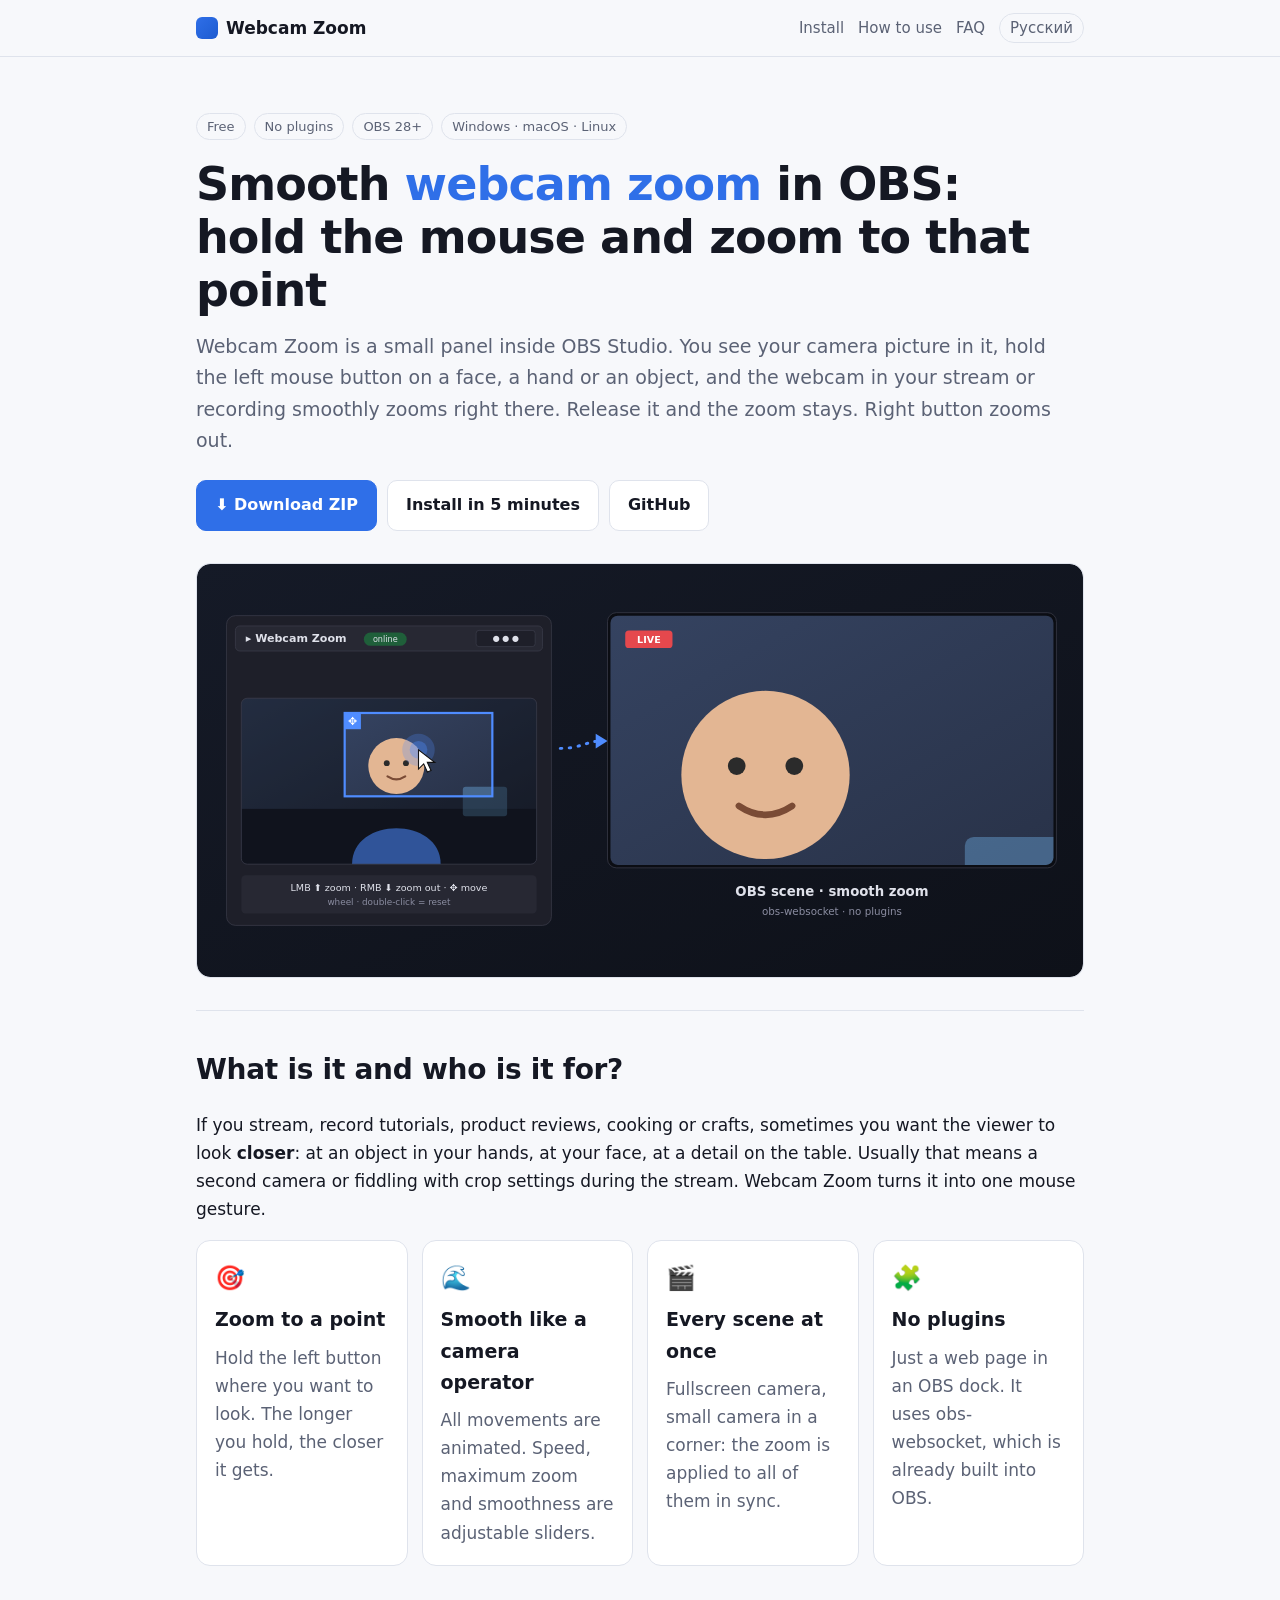
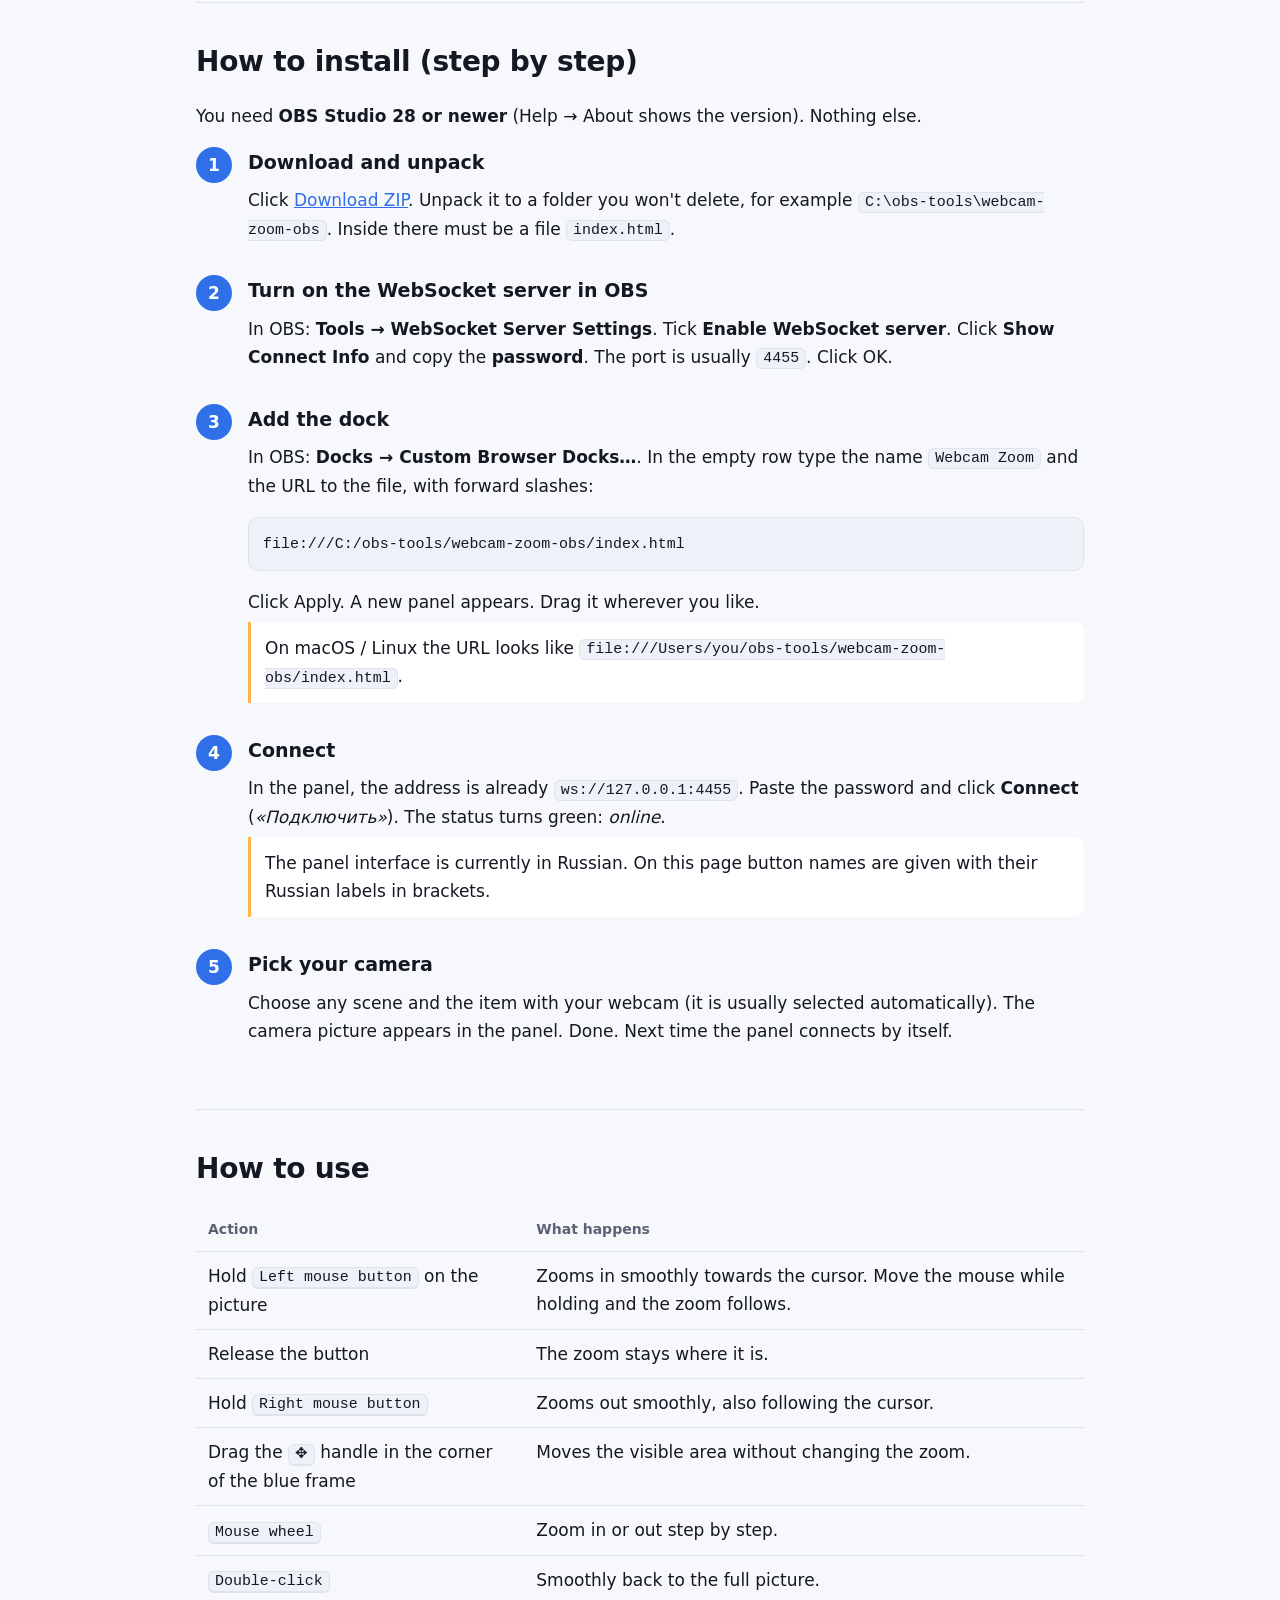
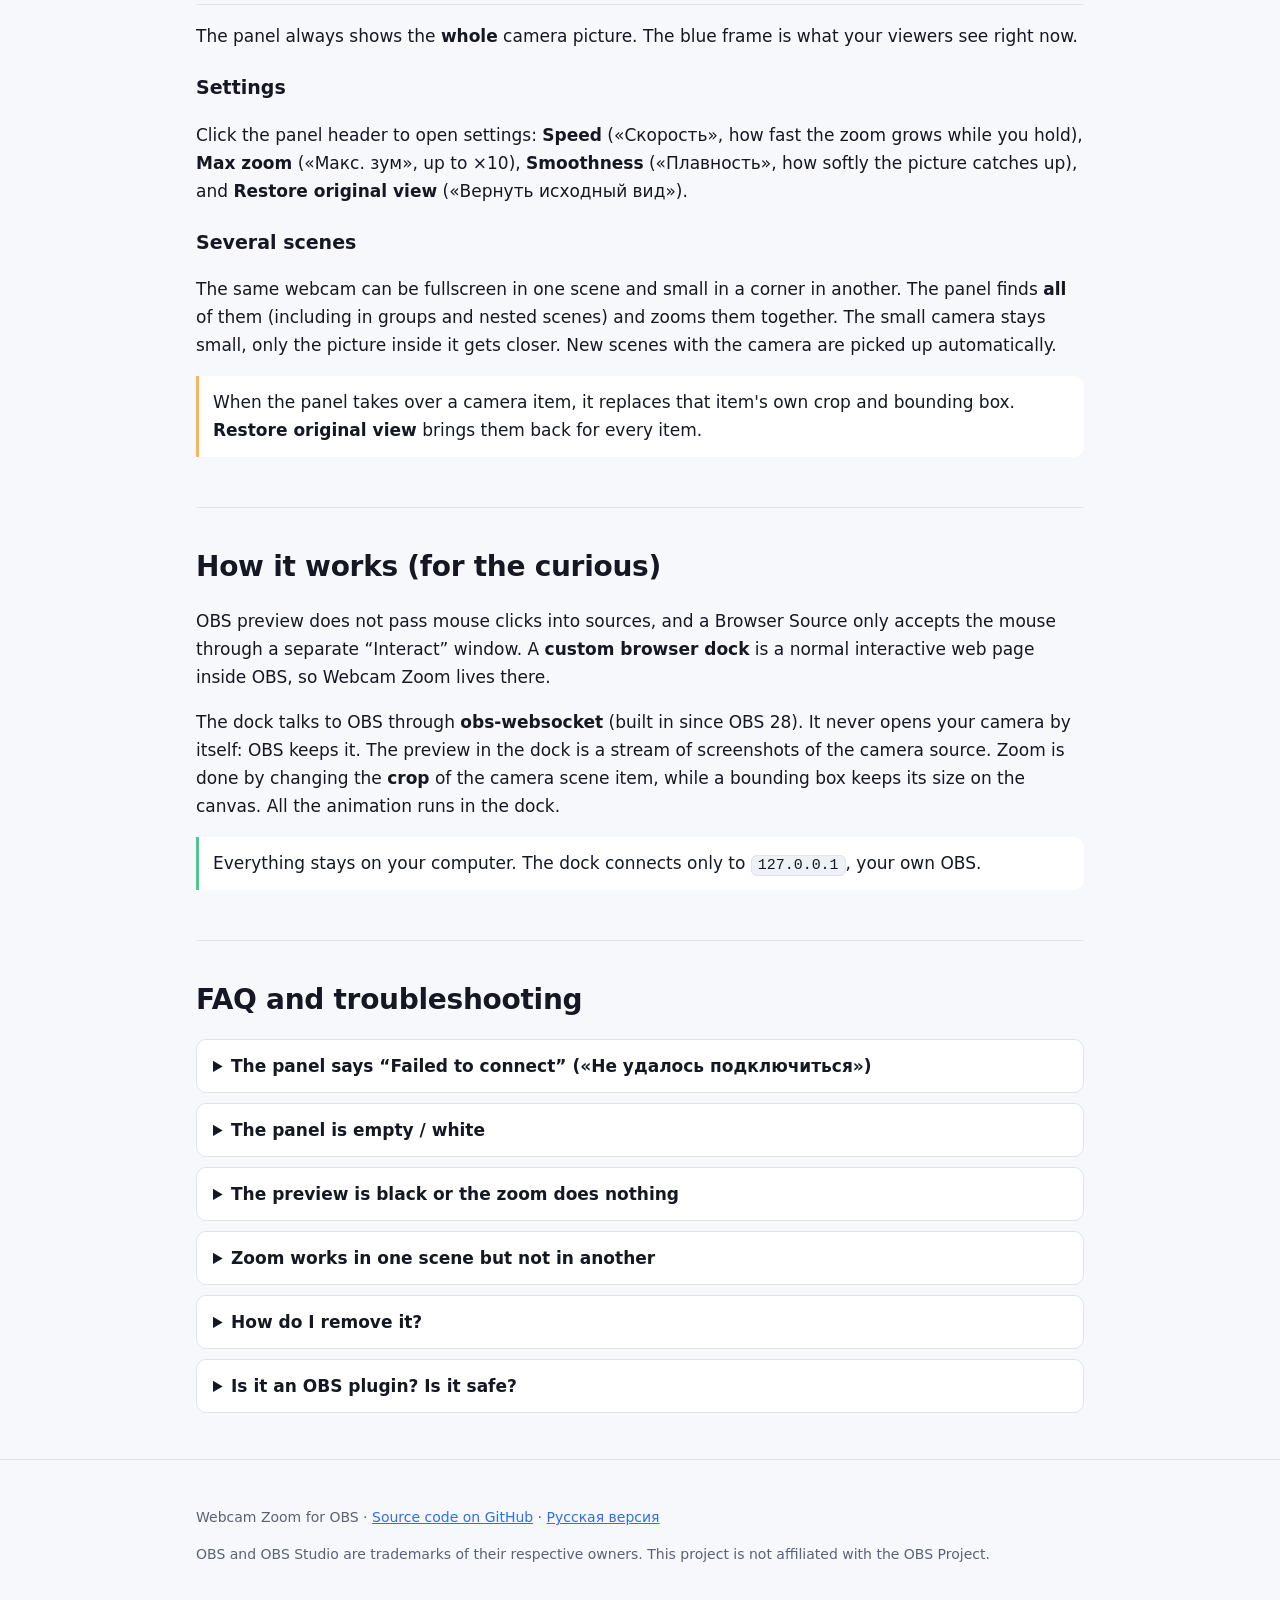
==== site/index.html @ ce6549ec "Add bilingual (EN/RU) landing site with install guide, SEO and Pages workflow" ====
<!doctype html>
<html lang="en">
<head>
  <meta charset="utf-8">
  <meta name="viewport" content="width=device-width, initial-scale=1">
  <title>OBS Webcam Zoom: Smooth Zoom to Any Point with Your Mouse | Free Dock</title>
  <meta name="description" content="Free OBS Studio dock that zooms your webcam smoothly into the exact point you hold the mouse on. No plugins, works through the built-in obs-websocket. Zoom in, zoom out, pan, sync across all scenes.">
  <link rel="canonical" href="https://siarheikryutsou.github.io/webcam-zoom-obs/">
  <link rel="alternate" hreflang="en" href="https://siarheikryutsou.github.io/webcam-zoom-obs/">
  <link rel="alternate" hreflang="ru" href="https://siarheikryutsou.github.io/webcam-zoom-obs/ru/">
  <link rel="alternate" hreflang="x-default" href="https://siarheikryutsou.github.io/webcam-zoom-obs/">
  <meta name="robots" content="index, follow">
  <meta name="theme-color" content="#0f1117">

  <meta property="og:type" content="website">
  <meta property="og:site_name" content="Webcam Zoom for OBS">
  <meta property="og:title" content="OBS Webcam Zoom: smooth zoom to any point with your mouse">
  <meta property="og:description" content="Hold the mouse on your webcam preview and OBS smoothly zooms into that spot. Free, no plugins, obs-websocket.">
  <meta property="og:url" content="https://siarheikryutsou.github.io/webcam-zoom-obs/">
  <meta property="og:locale" content="en_US">
  <meta property="og:locale:alternate" content="ru_RU">
  <meta name="twitter:card" content="summary">

  <link rel="icon" href="data:image/svg+xml,%3Csvg xmlns='http://www.w3.org/2000/svg' viewBox='0 0 32 32'%3E%3Crect width='32' height='32' rx='8' fill='%234f8cff'/%3E%3Crect x='8' y='8' width='16' height='12' rx='2' fill='none' stroke='white' stroke-width='2.5'/%3E%3Ccircle cx='16' cy='14' r='2.5' fill='white'/%3E%3C/svg%3E">
  <link rel="stylesheet" href="assets/style.css">

  <script type="application/ld+json">
  {
    "@context": "https://schema.org",
    "@graph": [
      {
        "@type": "SoftwareApplication",
        "name": "Webcam Zoom for OBS",
        "applicationCategory": "MultimediaApplication",
        "operatingSystem": "Windows, macOS, Linux",
        "offers": { "@type": "Offer", "price": "0", "priceCurrency": "USD" },
        "description": "OBS Studio custom browser dock that smoothly zooms the webcam into the point you hold the mouse on. Uses the built-in obs-websocket, no plugins.",
        "url": "https://siarheikryutsou.github.io/webcam-zoom-obs/",
        "downloadUrl": "https://github.com/siarheikryutsou/webcam-zoom-obs/archive/refs/heads/main.zip",
        "softwareRequirements": "OBS Studio 28 or newer",
        "inLanguage": ["en", "ru"]
      },
      {
        "@type": "HowTo",
        "name": "How to add smooth webcam zoom to OBS Studio",
        "totalTime": "PT5M",
        "step": [
          { "@type": "HowToStep", "name": "Download", "text": "Download the ZIP from GitHub and unpack it to a permanent folder, for example C:\\obs-tools\\webcam-zoom-obs." },
          { "@type": "HowToStep", "name": "Enable WebSocket server", "text": "In OBS open Tools → WebSocket Server Settings, enable the server and copy the password." },
          { "@type": "HowToStep", "name": "Add the dock", "text": "In OBS open Docks → Custom Browser Docks, add a dock named Webcam Zoom with the URL file:///C:/obs-tools/webcam-zoom-obs/index.html." },
          { "@type": "HowToStep", "name": "Connect", "text": "In the dock enter the password, click Connect and pick your webcam. Hold the left mouse button on the preview to zoom." }
        ]
      },
      {
        "@type": "FAQPage",
        "mainEntity": [
          { "@type": "Question", "name": "Do I need to install an OBS plugin?", "acceptedAnswer": { "@type": "Answer", "text": "No. It is a web page loaded as an OBS custom browser dock and talks to the obs-websocket server that is built into OBS 28 and newer." } },
          { "@type": "Question", "name": "Why can't I just click on the webcam in the OBS preview?", "acceptedAnswer": { "@type": "Answer", "text": "OBS preview does not pass mouse clicks to sources. A custom browser dock is a normal interactive web page inside OBS, so the mouse works there." } },
          { "@type": "Question", "name": "Does it work when the webcam is in several scenes?", "acceptedAnswer": { "@type": "Answer", "text": "Yes. The dock finds every scene item of the same webcam source, including inside groups, and zooms all of them in sync." } },
          { "@type": "Question", "name": "How do I undo the changes?", "acceptedAnswer": { "@type": "Answer", "text": "Click Restore original view in the dock settings. It returns the original crop and bounding box to every scene item the dock touched." } }
        ]
      }
    ]
  }
  </script>
</head>
<body>
  <header class="top">
    <div class="wrap">
      <a class="brand" href="./"><span class="brand-dot" aria-hidden="true"></span>Webcam Zoom</a>
      <nav aria-label="Main">
        <a class="hide-sm" href="#install">Install</a>
        <a class="hide-sm" href="#usage">How to use</a>
        <a class="hide-sm" href="#faq">FAQ</a>
        <a class="lang" href="ru/" hreflang="ru" lang="ru">Русский</a>
      </nav>
    </div>
  </header>

  <main class="wrap">
    <section class="hero" style="border-top:0">
      <ul class="badges">
        <li>Free</li><li>No plugins</li><li>OBS 28+</li><li>Windows · macOS · Linux</li>
      </ul>
      <h1>Smooth <span>webcam zoom</span> in OBS: hold the mouse and zoom to that point</h1>
      <p class="lead">Webcam Zoom is a small panel inside OBS Studio. You see your camera picture in it, hold the left mouse button on a face, a hand or an object, and the webcam in your stream or recording smoothly zooms right there. Release it and the zoom stays. Right button zooms out.</p>
      <div class="cta">
        <a class="btn primary" href="https://github.com/siarheikryutsou/webcam-zoom-obs/archive/refs/heads/main.zip">⬇ Download ZIP</a>
        <a class="btn" href="#install">Install in 5 minutes</a>
        <a class="btn" href="https://github.com/siarheikryutsou/webcam-zoom-obs">GitHub</a>
      </div>
      <img class="hero-img" src="assets/hero.svg" width="1200" height="560" alt="Webcam Zoom dock in OBS: the mouse is held on the camera preview, the blue frame shows the zoom area, and the OBS scene shows the zoomed webcam">
    </section>

    <section id="what">
      <h2>What is it and who is it for?</h2>
      <p>If you stream, record tutorials, product reviews, cooking or crafts, sometimes you want the viewer to look <strong>closer</strong>: at an object in your hands, at your face, at a detail on the table. Usually that means a second camera or fiddling with crop settings during the stream. Webcam Zoom turns it into one mouse gesture.</p>
      <div class="grid">
        <div class="card"><div class="icon" aria-hidden="true">🎯</div><h3>Zoom to a point</h3><p>Hold the left button where you want to look. The longer you hold, the closer it gets.</p></div>
        <div class="card"><div class="icon" aria-hidden="true">🌊</div><h3>Smooth like a camera operator</h3><p>All movements are animated. Speed, maximum zoom and smoothness are adjustable sliders.</p></div>
        <div class="card"><div class="icon" aria-hidden="true">🎬</div><h3>Every scene at once</h3><p>Fullscreen camera, small camera in a corner: the zoom is applied to all of them in sync.</p></div>
        <div class="card"><div class="icon" aria-hidden="true">🧩</div><h3>No plugins</h3><p>Just a web page in an OBS dock. It uses obs-websocket, which is already built into OBS.</p></div>
      </div>
    </section>

    <section id="install">
      <h2>How to install (step by step)</h2>
      <p>You need <strong>OBS Studio 28 or newer</strong> (Help → About shows the version). Nothing else.</p>
      <ol class="steps">
        <li>
          <h3>Download and unpack</h3>
          <p>Click <a href="https://github.com/siarheikryutsou/webcam-zoom-obs/archive/refs/heads/main.zip">Download ZIP</a>. Unpack it to a folder you won't delete, for example <code>C:\obs-tools\webcam-zoom-obs</code>. Inside there must be a file <code>index.html</code>.</p>
        </li>
        <li>
          <h3>Turn on the WebSocket server in OBS</h3>
          <p>In OBS: <strong>Tools → WebSocket Server Settings</strong>. Tick <strong>Enable WebSocket server</strong>. Click <strong>Show Connect Info</strong> and copy the <strong>password</strong>. The port is usually <code>4455</code>. Click OK.</p>
        </li>
        <li>
          <h3>Add the dock</h3>
          <p>In OBS: <strong>Docks → Custom Browser Docks…</strong>. In the empty row type the name <code>Webcam Zoom</code> and the URL to the file, with forward slashes:</p>
          <pre><code>file:///C:/obs-tools/webcam-zoom-obs/index.html</code></pre>
          <p>Click Apply. A new panel appears. Drag it wherever you like.</p>
          <p class="note">On macOS / Linux the URL looks like <code>file:///Users/you/obs-tools/webcam-zoom-obs/index.html</code>.</p>
        </li>
        <li>
          <h3>Connect</h3>
          <p>In the panel, the address is already <code>ws://127.0.0.1:4455</code>. Paste the password and click <strong>Connect</strong> (<em lang="ru">«Подключить»</em>). The status turns green: <em>online</em>.</p>
          <p class="note">The panel interface is currently in Russian. On this page button names are given with their Russian labels in brackets.</p>
        </li>
        <li>
          <h3>Pick your camera</h3>
          <p>Choose any scene and the item with your webcam (it is usually selected automatically). The camera picture appears in the panel. Done. Next time the panel connects by itself.</p>
        </li>
      </ol>
    </section>

    <section id="usage">
      <h2>How to use</h2>
      <div class="table-wrap">
        <table>
          <thead><tr><th>Action</th><th>What happens</th></tr></thead>
          <tbody>
            <tr><td>Hold <kbd>Left mouse button</kbd> on the picture</td><td>Zooms in smoothly towards the cursor. Move the mouse while holding and the zoom follows.</td></tr>
            <tr><td>Release the button</td><td>The zoom stays where it is.</td></tr>
            <tr><td>Hold <kbd>Right mouse button</kbd></td><td>Zooms out smoothly, also following the cursor.</td></tr>
            <tr><td>Drag the <kbd>✥</kbd> handle in the corner of the blue frame</td><td>Moves the visible area without changing the zoom.</td></tr>
            <tr><td><kbd>Mouse wheel</kbd></td><td>Zoom in or out step by step.</td></tr>
            <tr><td><kbd>Double-click</kbd></td><td>Smoothly back to the full picture.</td></tr>
          </tbody>
        </table>
      </div>
      <p>The panel always shows the <strong>whole</strong> camera picture. The blue frame is what your viewers see right now.</p>
      <h3>Settings</h3>
      <p>Click the panel header to open settings: <strong>Speed</strong> (<span lang="ru">«Скорость»</span>, how fast the zoom grows while you hold), <strong>Max zoom</strong> (<span lang="ru">«Макс. зум»</span>, up to ×10), <strong>Smoothness</strong> (<span lang="ru">«Плавность»</span>, how softly the picture catches up), and <strong>Restore original view</strong> (<span lang="ru">«Вернуть исходный вид»</span>).</p>
      <h3>Several scenes</h3>
      <p>The same webcam can be fullscreen in one scene and small in a corner in another. The panel finds <strong>all</strong> of them (including in groups and nested scenes) and zooms them together. The small camera stays small, only the picture inside it gets closer. New scenes with the camera are picked up automatically.</p>
      <p class="note">When the panel takes over a camera item, it replaces that item's own crop and bounding box. <strong>Restore original view</strong> brings them back for every item.</p>
    </section>

    <section id="how">
      <h2>How it works (for the curious)</h2>
      <p>OBS preview does not pass mouse clicks into sources, and a Browser Source only accepts the mouse through a separate “Interact” window. A <strong>custom browser dock</strong> is a normal interactive web page inside OBS, so Webcam Zoom lives there.</p>
      <p>The dock talks to OBS through <strong>obs-websocket</strong> (built in since OBS 28). It never opens your camera by itself: OBS keeps it. The preview in the dock is a stream of screenshots of the camera source. Zoom is done by changing the <strong>crop</strong> of the camera scene item, while a bounding box keeps its size on the canvas. All the animation runs in the dock.</p>
      <p class="note ok">Everything stays on your computer. The dock connects only to <code>127.0.0.1</code>, your own OBS.</p>
    </section>

    <section id="faq">
      <h2>FAQ and troubleshooting</h2>
      <details class="faq"><summary>The panel says “Failed to connect” (<span lang="ru">«Не удалось подключиться»</span>)</summary><p>Check that the WebSocket server is enabled in Tools → WebSocket Server Settings, that the port is 4455 and the password is exactly the one shown in Show Connect Info.</p></details>
      <details class="faq"><summary>The panel is empty / white</summary><p>The file path in the dock URL is wrong. It must start with <code>file:///</code>, use forward slashes and point to <code>index.html</code> inside the unpacked folder.</p></details>
      <details class="faq"><summary>The preview is black or the zoom does nothing</summary><p>Make sure the right item is selected in the settings and the camera is actually working in OBS. Press ⟳ to refresh the lists.</p></details>
      <details class="faq"><summary>Zoom works in one scene but not in another</summary><p>Press ⟳ in the settings. The panel will rescan all scenes and pick up every copy of the webcam.</p></details>
      <details class="faq"><summary>How do I remove it?</summary><p>Click Restore original view, then remove the dock in Docks → Custom Browser Docks and delete the folder.</p></details>
      <details class="faq"><summary>Is it an OBS plugin? Is it safe?</summary><p>It's not a plugin, it's a local HTML page. It does not send anything to the internet and does not open your webcam directly.</p></details>
    </section>
  </main>

  <footer>
    <div class="wrap">
      <p>Webcam Zoom for OBS · <a href="https://github.com/siarheikryutsou/webcam-zoom-obs">Source code on GitHub</a> · <a href="ru/" hreflang="ru" lang="ru">Русская версия</a></p>
      <p>OBS and OBS Studio are trademarks of their respective owners. This project is not affiliated with the OBS Project.</p>
    </div>
  </footer>
</body>
</html>
---- site/assets/style.css ----
:root {
  --bg: #0f1117;
  --bg-2: #161923;
  --card: #1b1f2b;
  --border: #2a3040;
  --text: #e6e8ef;
  --muted: #9aa1b5;
  --accent: #4f8cff;
  --accent-2: #7cc4ff;
  --ok: #3ecf8e;
  --warn: #ffb547;
  --radius: 14px;
  --maxw: 920px;
}
@media (prefers-color-scheme: light) {
  :root {
    --bg: #f7f8fb;
    --bg-2: #eef1f7;
    --card: #ffffff;
    --border: #dfe3ec;
    --text: #151823;
    --muted: #5b6275;
    --accent: #2f6fe8;
    --accent-2: #1d5bd0;
  }
}
* { box-sizing: border-box; }
html { scroll-behavior: smooth; }
body {
  margin: 0;
  background: var(--bg);
  color: var(--text);
  font: 17px/1.65 system-ui, -apple-system, "Segoe UI", Roboto, sans-serif;
  -webkit-font-smoothing: antialiased;
}
a { color: var(--accent); }
a:hover { color: var(--accent-2); }
img { max-width: 100%; height: auto; display: block; }
code, kbd {
  font-family: ui-monospace, "Cascadia Code", Consolas, monospace;
  font-size: .88em;
  background: var(--bg-2);
  border: 1px solid var(--border);
  border-radius: 6px;
  padding: .1em .4em;
  overflow-wrap: anywhere;
}
kbd { border-bottom-width: 2px; }
pre {
  background: var(--bg-2);
  border: 1px solid var(--border);
  border-radius: 10px;
  padding: 12px 14px;
  overflow-x: auto;
}
pre code { background: none; border: 0; padding: 0; }

.wrap { max-width: var(--maxw); margin: 0 auto; padding: 0 16px; }

/* top bar */
.top {
  position: sticky; top: 0; z-index: 10;
  background: color-mix(in srgb, var(--bg) 85%, transparent);
  backdrop-filter: blur(8px);
  border-bottom: 1px solid var(--border);
}
.top .wrap { display: flex; align-items: center; gap: 16px; height: 56px; }
.brand { font-weight: 700; color: var(--text); text-decoration: none; display: flex; align-items: center; gap: 8px; }
.brand-dot { width: 22px; height: 22px; border-radius: 6px; background: linear-gradient(135deg, var(--accent), var(--accent-2)); display: inline-block; }
.top nav { margin-left: auto; display: flex; gap: 14px; align-items: center; flex-wrap: wrap; }
.top nav a { color: var(--muted); text-decoration: none; font-size: 15px; }
.top nav a:hover { color: var(--text); }
.lang { border: 1px solid var(--border); border-radius: 999px; padding: 2px 10px; }
@media (max-width: 640px) { .top nav .hide-sm { display: none; } }

/* hero */
.hero { padding: 56px 0 32px; }
.hero h1 { font-size: clamp(30px, 5vw, 46px); line-height: 1.15; margin: 0 0 14px; letter-spacing: -.02em; }
.hero h1 span { color: var(--accent); }
.lead { font-size: 19px; color: var(--muted); margin: 0 0 24px; max-width: 46em; }
.cta { display: flex; gap: 10px; flex-wrap: wrap; margin-bottom: 32px; }
.btn {
  display: inline-flex; align-items: center; gap: 8px;
  padding: 11px 18px; border-radius: 10px;
  font-weight: 600; text-decoration: none; font-size: 16px;
  border: 1px solid var(--border); color: var(--text); background: var(--card);
}
.btn.primary { background: var(--accent); border-color: var(--accent); color: #fff; }
.btn.primary:hover { background: var(--accent-2); color: #fff; }
.btn:hover { border-color: var(--accent); }
.hero-img { border-radius: var(--radius); border: 1px solid var(--border); background: var(--bg-2); }
.badges { display: flex; gap: 8px; flex-wrap: wrap; margin: 0 0 18px; padding: 0; list-style: none; }
.badges li { font-size: 13px; color: var(--muted); border: 1px solid var(--border); border-radius: 999px; padding: 2px 10px; }

/* sections */
section { padding: 36px 0; border-top: 1px solid var(--border); }
h2 { font-size: 28px; margin: 0 0 16px; letter-spacing: -.01em; scroll-margin-top: 72px; }
h3 { font-size: 19px; margin: 22px 0 8px; }
.grid { display: grid; grid-template-columns: repeat(auto-fit, minmax(200px, 1fr)); gap: 14px; }
.card { background: var(--card); border: 1px solid var(--border); border-radius: var(--radius); padding: 18px; }
.card h3 { margin-top: 0; }
.card p { margin: 0; color: var(--muted); }
.icon { font-size: 24px; margin-bottom: 6px; }

ol.steps { list-style: none; counter-reset: s; padding: 0; margin: 0; }
ol.steps > li { counter-increment: s; position: relative; padding: 0 0 22px 52px; }
ol.steps > li::before {
  content: counter(s);
  position: absolute; left: 0; top: 0;
  width: 36px; height: 36px; border-radius: 50%;
  display: grid; place-items: center;
  background: var(--accent); color: #fff; font-weight: 700;
}
ol.steps > li > h3 { margin-top: 4px; }
ol.steps p { margin: 6px 0; }

.table-wrap { overflow-x: auto; }
table { border-collapse: collapse; width: 100%; }
th, td { text-align: left; padding: 10px 12px; border-bottom: 1px solid var(--border); vertical-align: top; }
th { color: var(--muted); font-weight: 600; font-size: 14px; }

.note { border-left: 3px solid var(--warn); background: var(--card); padding: 12px 14px; border-radius: 0 10px 10px 0; margin: 14px 0; }
.note.ok { border-left-color: var(--ok); }

details.faq { background: var(--card); border: 1px solid var(--border); border-radius: 10px; padding: 12px 16px; margin-bottom: 10px; }
details.faq summary { cursor: pointer; font-weight: 600; }
details.faq p { margin: 10px 0 0; color: var(--muted); }

footer { padding: 32px 0 48px; color: var(--muted); font-size: 14px; border-top: 1px solid var(--border); }
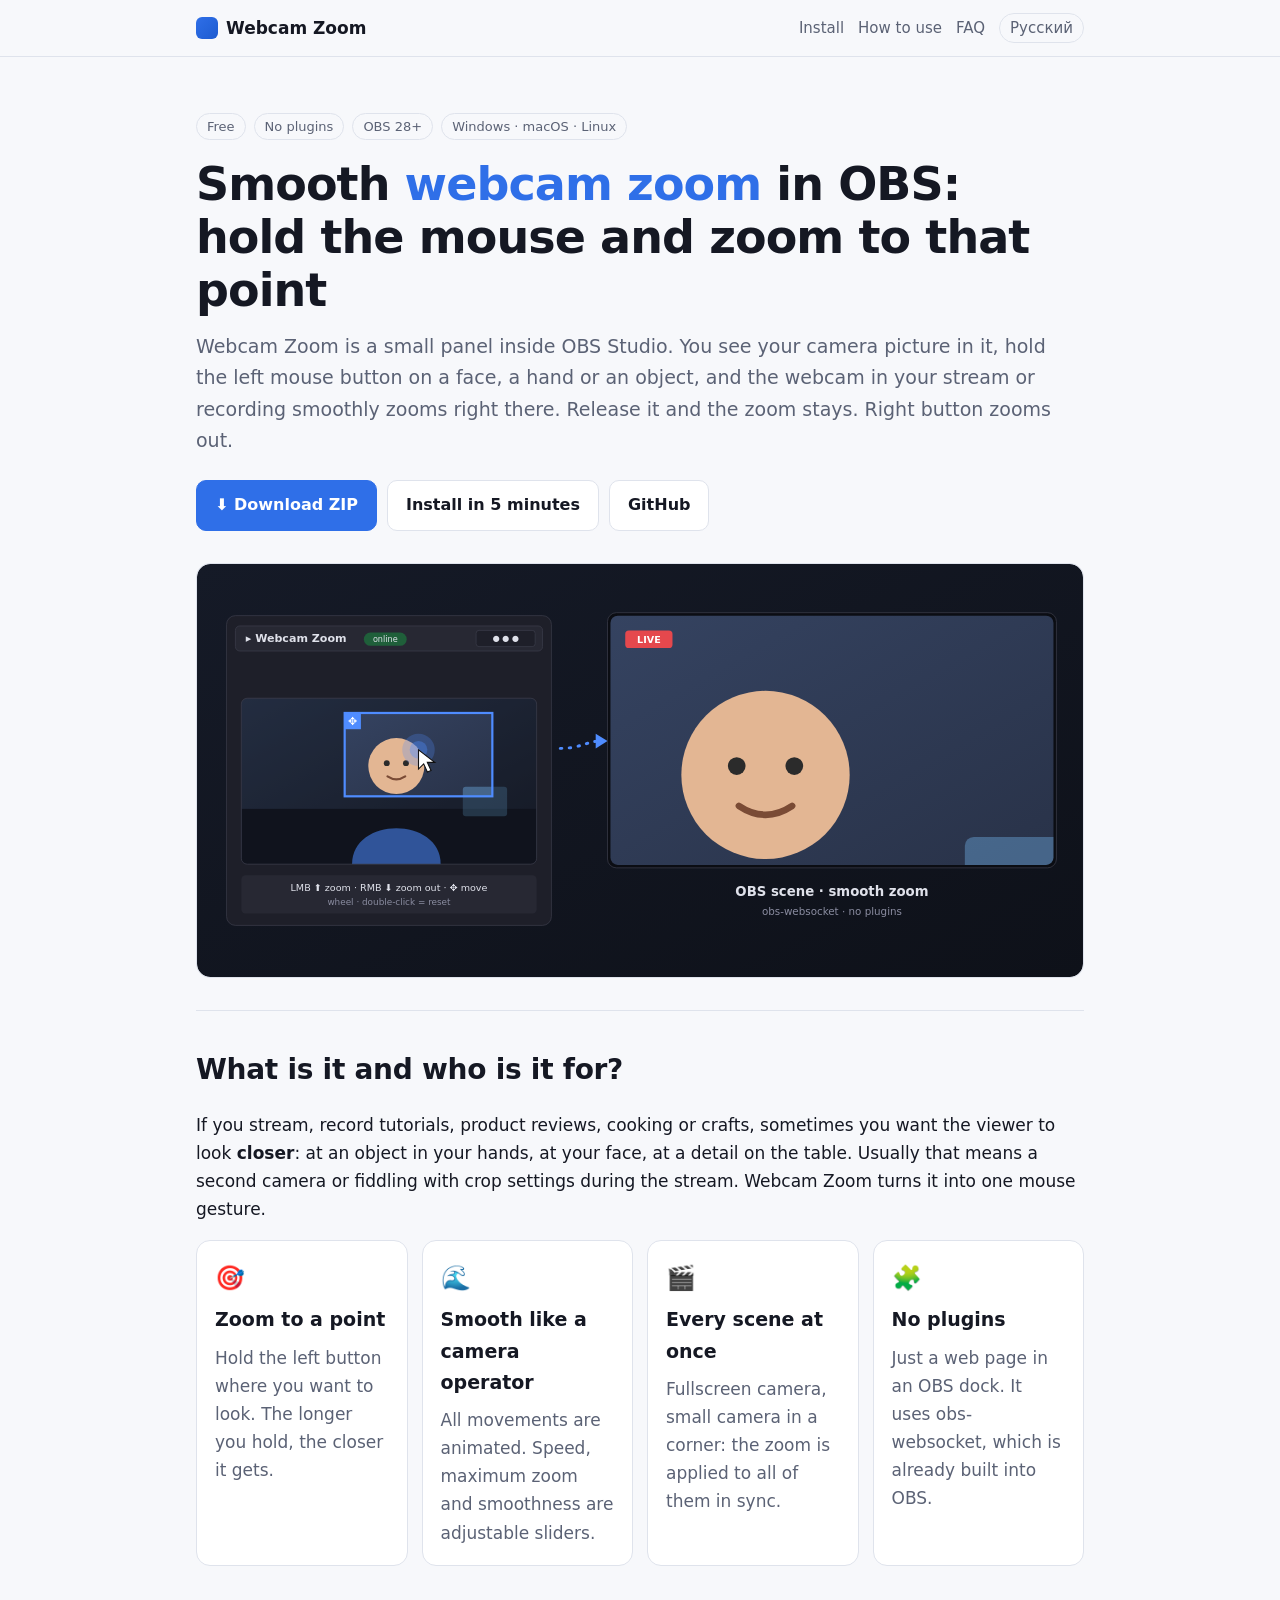
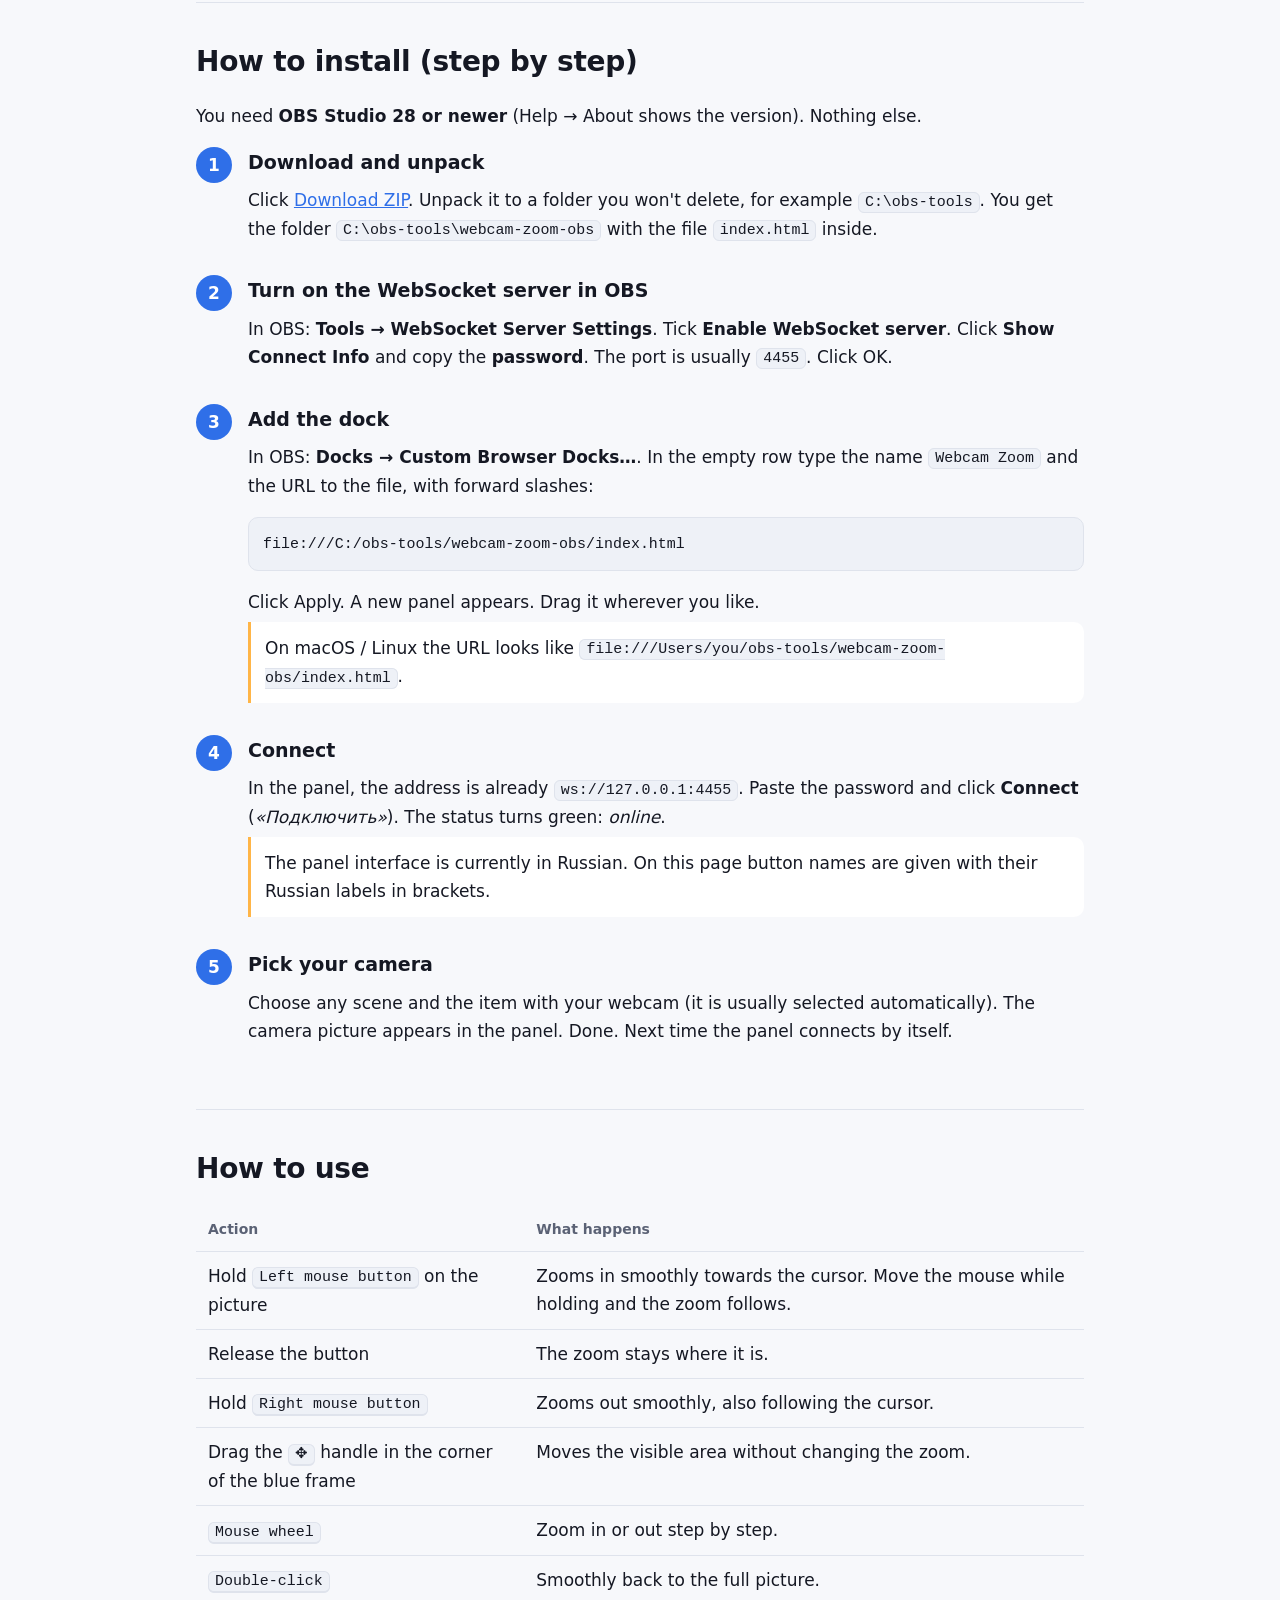
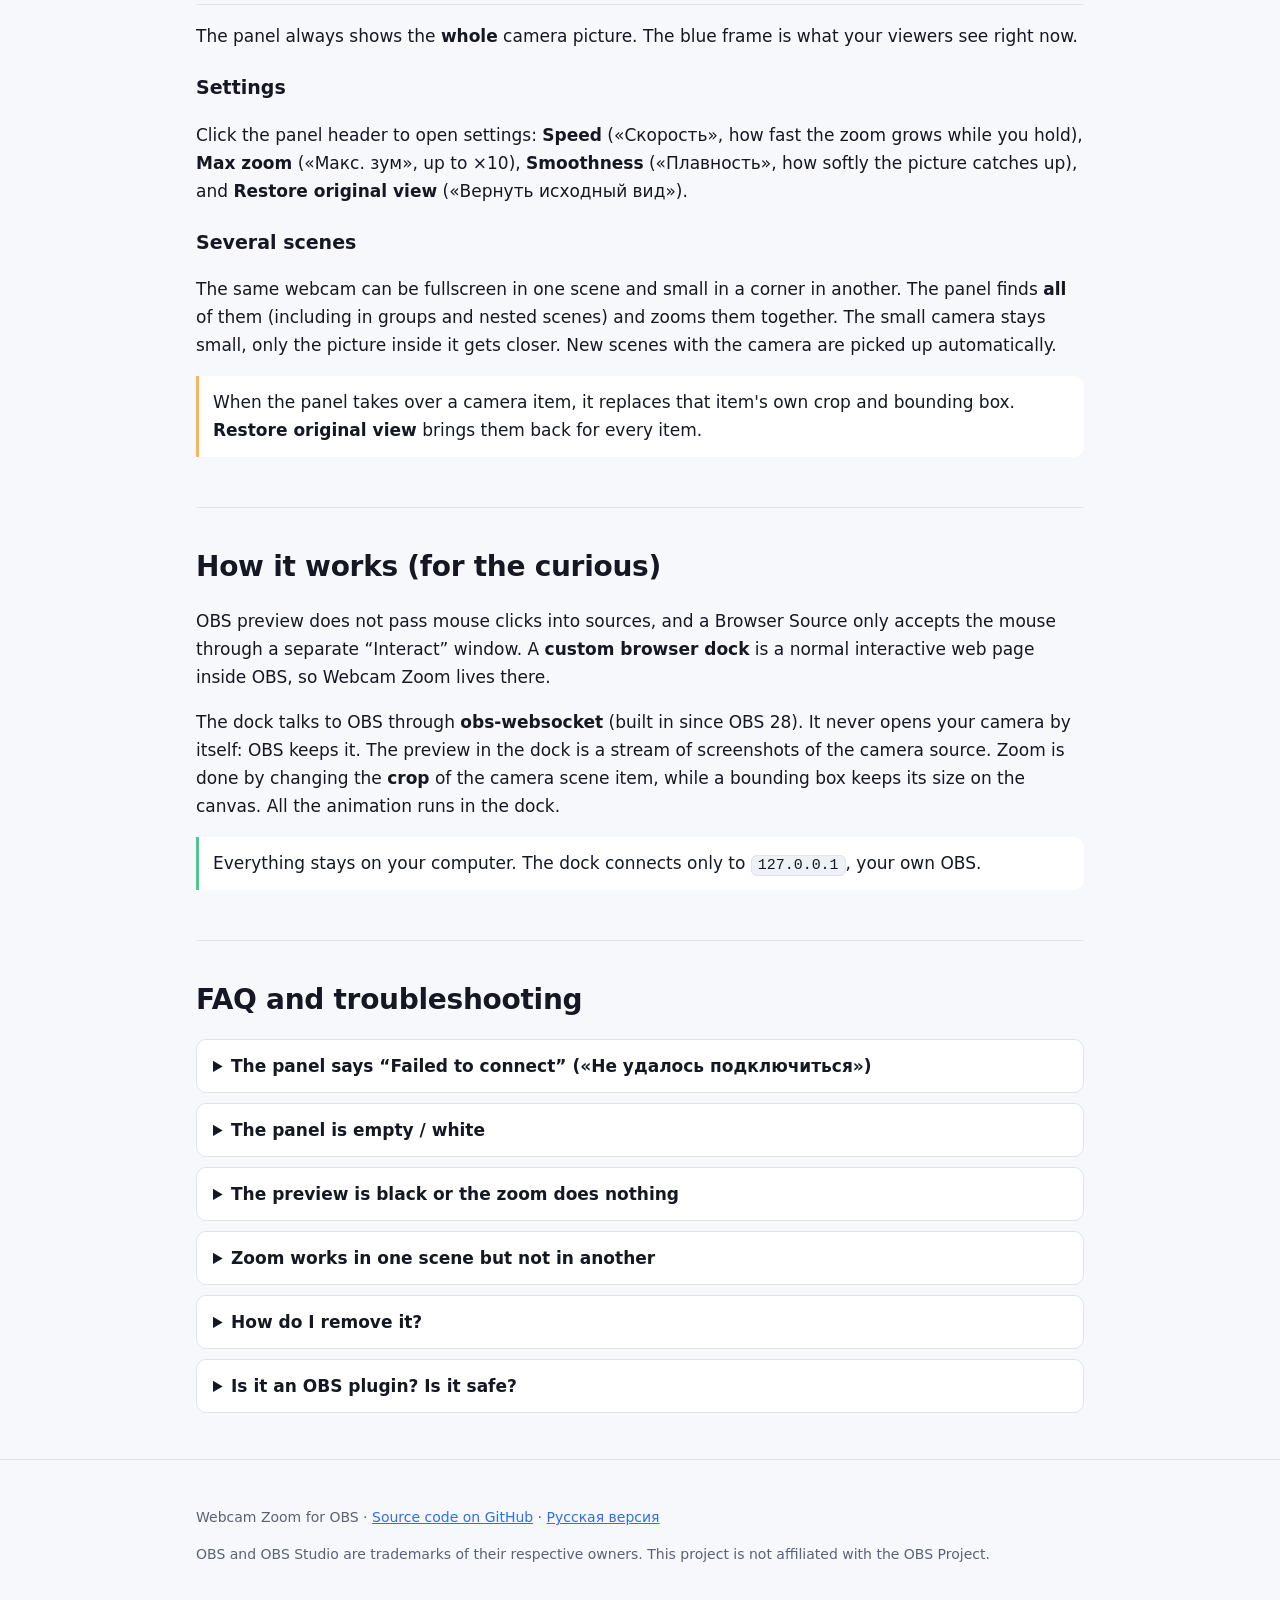
==== commit 6e979f89: "Add release workflow, link downloads to latest release asset Pages deploy job is skipped while the r" ====
--- a/site/index.html
+++ b/site/index.html
@@ -36,7 +36,7 @@
         "offers": { "@type": "Offer", "price": "0", "priceCurrency": "USD" },
         "description": "OBS Studio custom browser dock that smoothly zooms the webcam into the point you hold the mouse on. Uses the built-in obs-websocket, no plugins.",
         "url": "https://siarheikryutsou.github.io/webcam-zoom-obs/",
-        "downloadUrl": "https://github.com/siarheikryutsou/webcam-zoom-obs/archive/refs/heads/main.zip",
+        "downloadUrl": "https://github.com/siarheikryutsou/webcam-zoom-obs/releases/latest/download/webcam-zoom-obs.zip",
         "softwareRequirements": "OBS Studio 28 or newer",
         "inLanguage": ["en", "ru"]
       },
@@ -45,7 +45,7 @@
         "name": "How to add smooth webcam zoom to OBS Studio",
         "totalTime": "PT5M",
         "step": [
-          { "@type": "HowToStep", "name": "Download", "text": "Download the ZIP from GitHub and unpack it to a permanent folder, for example C:\\obs-tools\\webcam-zoom-obs." },
+          { "@type": "HowToStep", "name": "Download", "text": "Download the ZIP from GitHub and unpack it to a permanent folder, for example C:\\obs-tools. You get C:\\obs-tools\\webcam-zoom-obs with index.html inside." },
           { "@type": "HowToStep", "name": "Enable WebSocket server", "text": "In OBS open Tools → WebSocket Server Settings, enable the server and copy the password." },
           { "@type": "HowToStep", "name": "Add the dock", "text": "In OBS open Docks → Custom Browser Docks, add a dock named Webcam Zoom with the URL file:///C:/obs-tools/webcam-zoom-obs/index.html." },
           { "@type": "HowToStep", "name": "Connect", "text": "In the dock enter the password, click Connect and pick your webcam. Hold the left mouse button on the preview to zoom." }
@@ -85,7 +85,7 @@
       <h1>Smooth <span>webcam zoom</span> in OBS: hold the mouse and zoom to that point</h1>
       <p class="lead">Webcam Zoom is a small panel inside OBS Studio. You see your camera picture in it, hold the left mouse button on a face, a hand or an object, and the webcam in your stream or recording smoothly zooms right there. Release it and the zoom stays. Right button zooms out.</p>
       <div class="cta">
-        <a class="btn primary" href="https://github.com/siarheikryutsou/webcam-zoom-obs/archive/refs/heads/main.zip">⬇ Download ZIP</a>
+        <a class="btn primary" href="https://github.com/siarheikryutsou/webcam-zoom-obs/releases/latest/download/webcam-zoom-obs.zip">⬇ Download ZIP</a>
         <a class="btn" href="#install">Install in 5 minutes</a>
         <a class="btn" href="https://github.com/siarheikryutsou/webcam-zoom-obs">GitHub</a>
       </div>
@@ -109,7 +109,7 @@
       <ol class="steps">
         <li>
           <h3>Download and unpack</h3>
-          <p>Click <a href="https://github.com/siarheikryutsou/webcam-zoom-obs/archive/refs/heads/main.zip">Download ZIP</a>. Unpack it to a folder you won't delete, for example <code>C:\obs-tools\webcam-zoom-obs</code>. Inside there must be a file <code>index.html</code>.</p>
+          <p>Click <a href="https://github.com/siarheikryutsou/webcam-zoom-obs/releases/latest/download/webcam-zoom-obs.zip">Download ZIP</a>. Unpack it to a folder you won't delete, for example <code>C:\obs-tools</code>. You get the folder <code>C:\obs-tools\webcam-zoom-obs</code> with the file <code>index.html</code> inside.</p>
         </li>
         <li>
           <h3>Turn on the WebSocket server in OBS</h3>
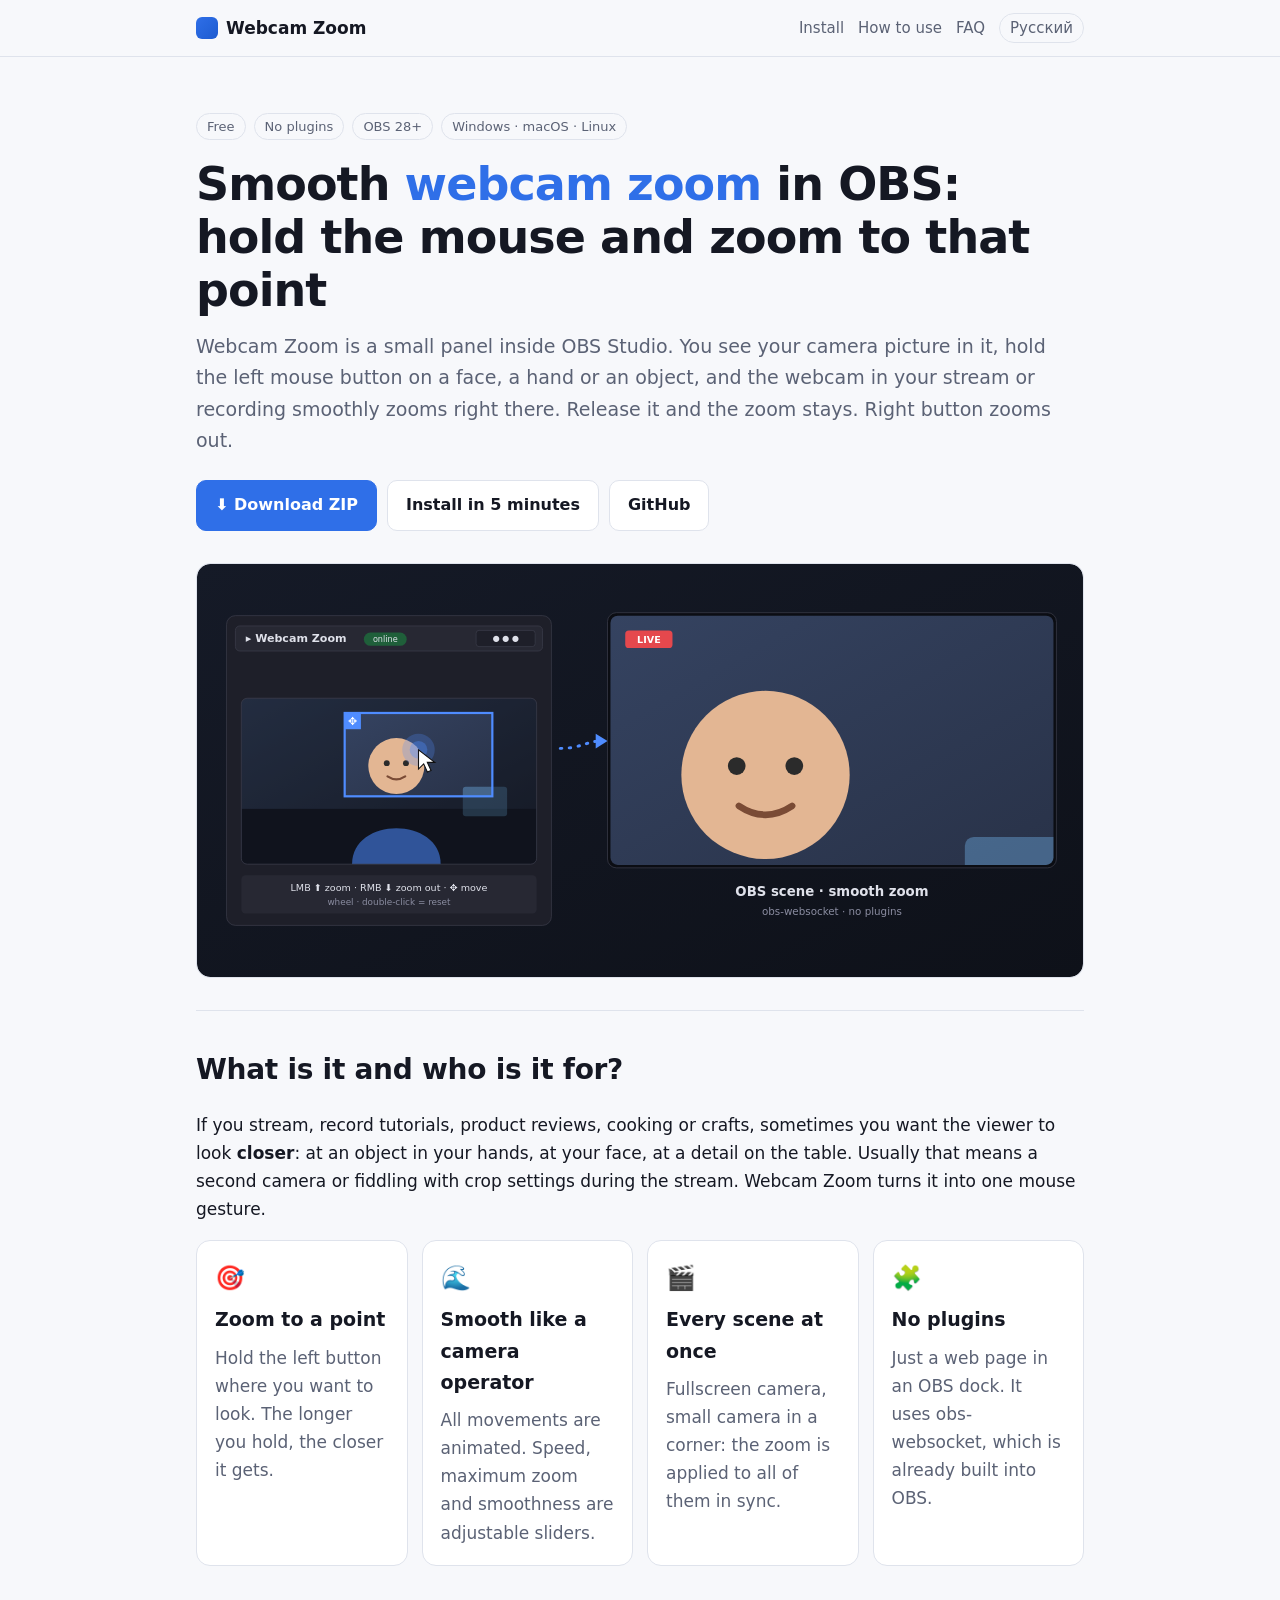
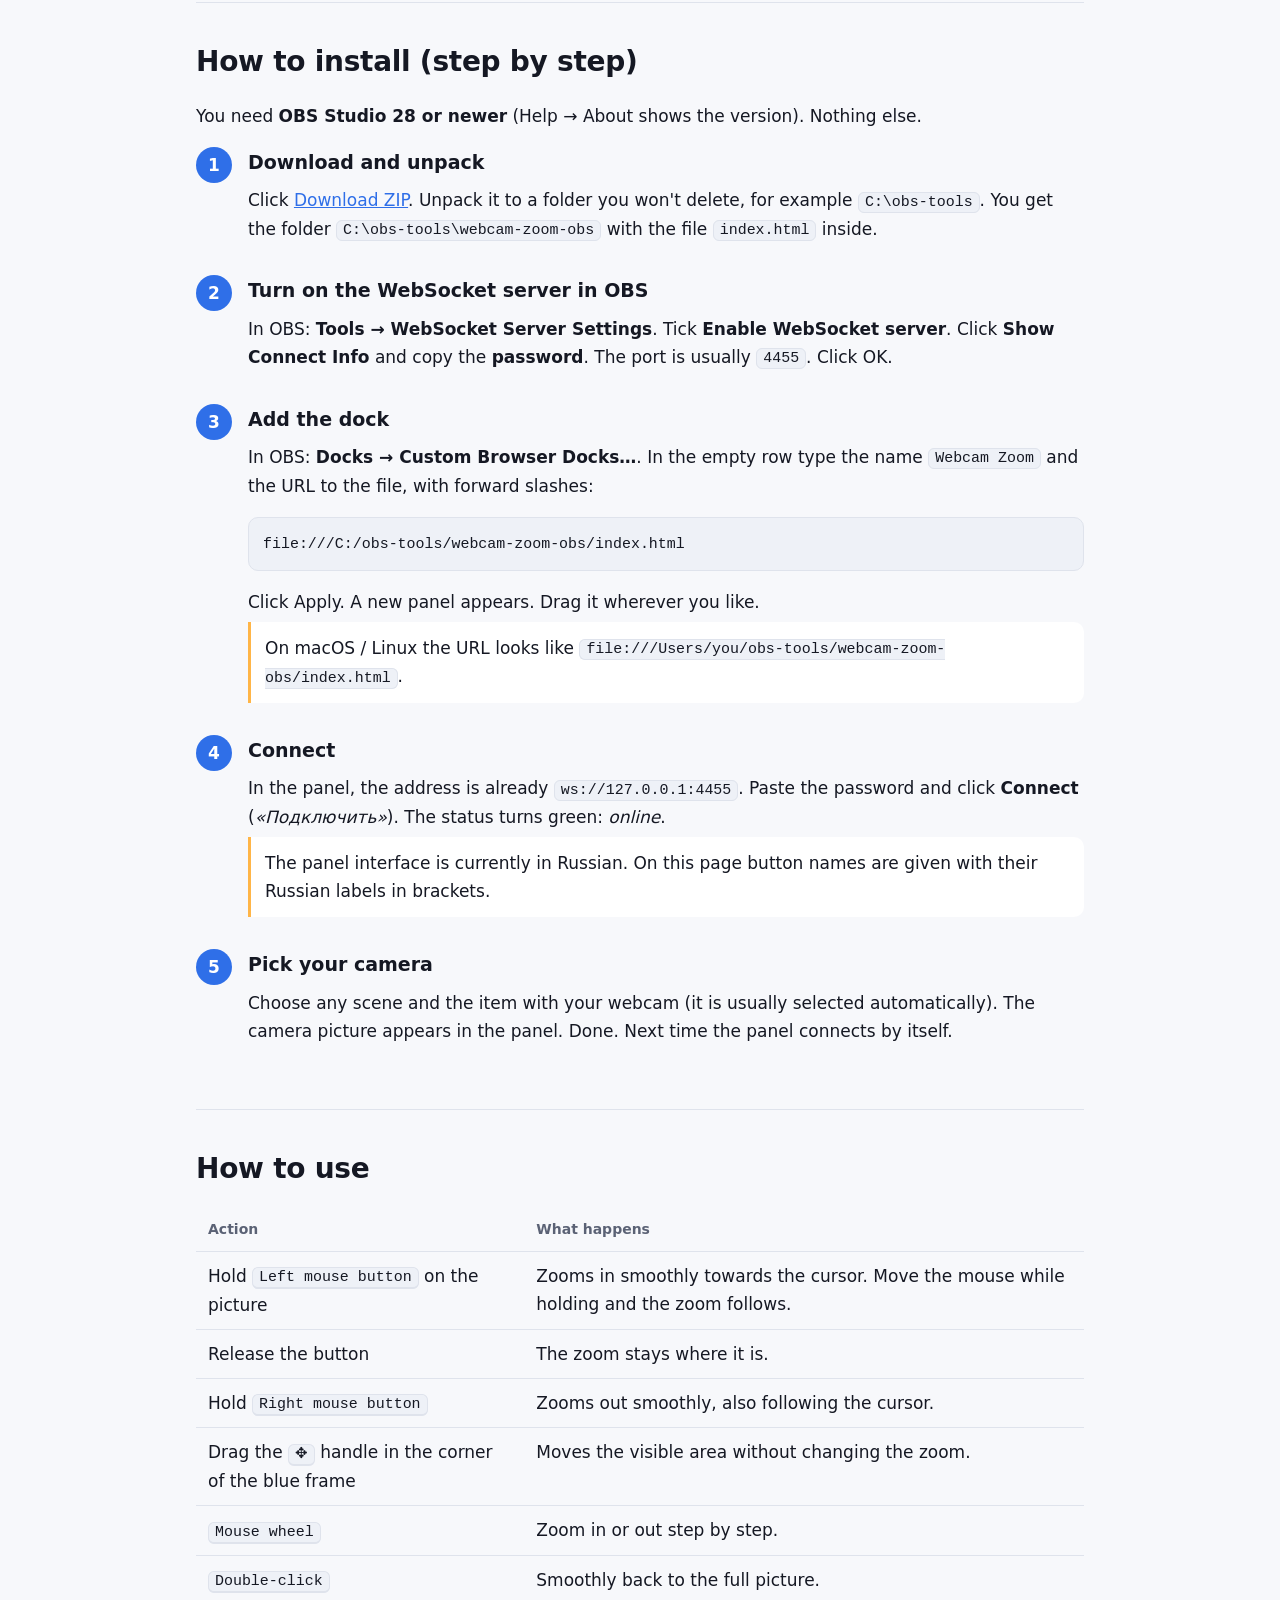
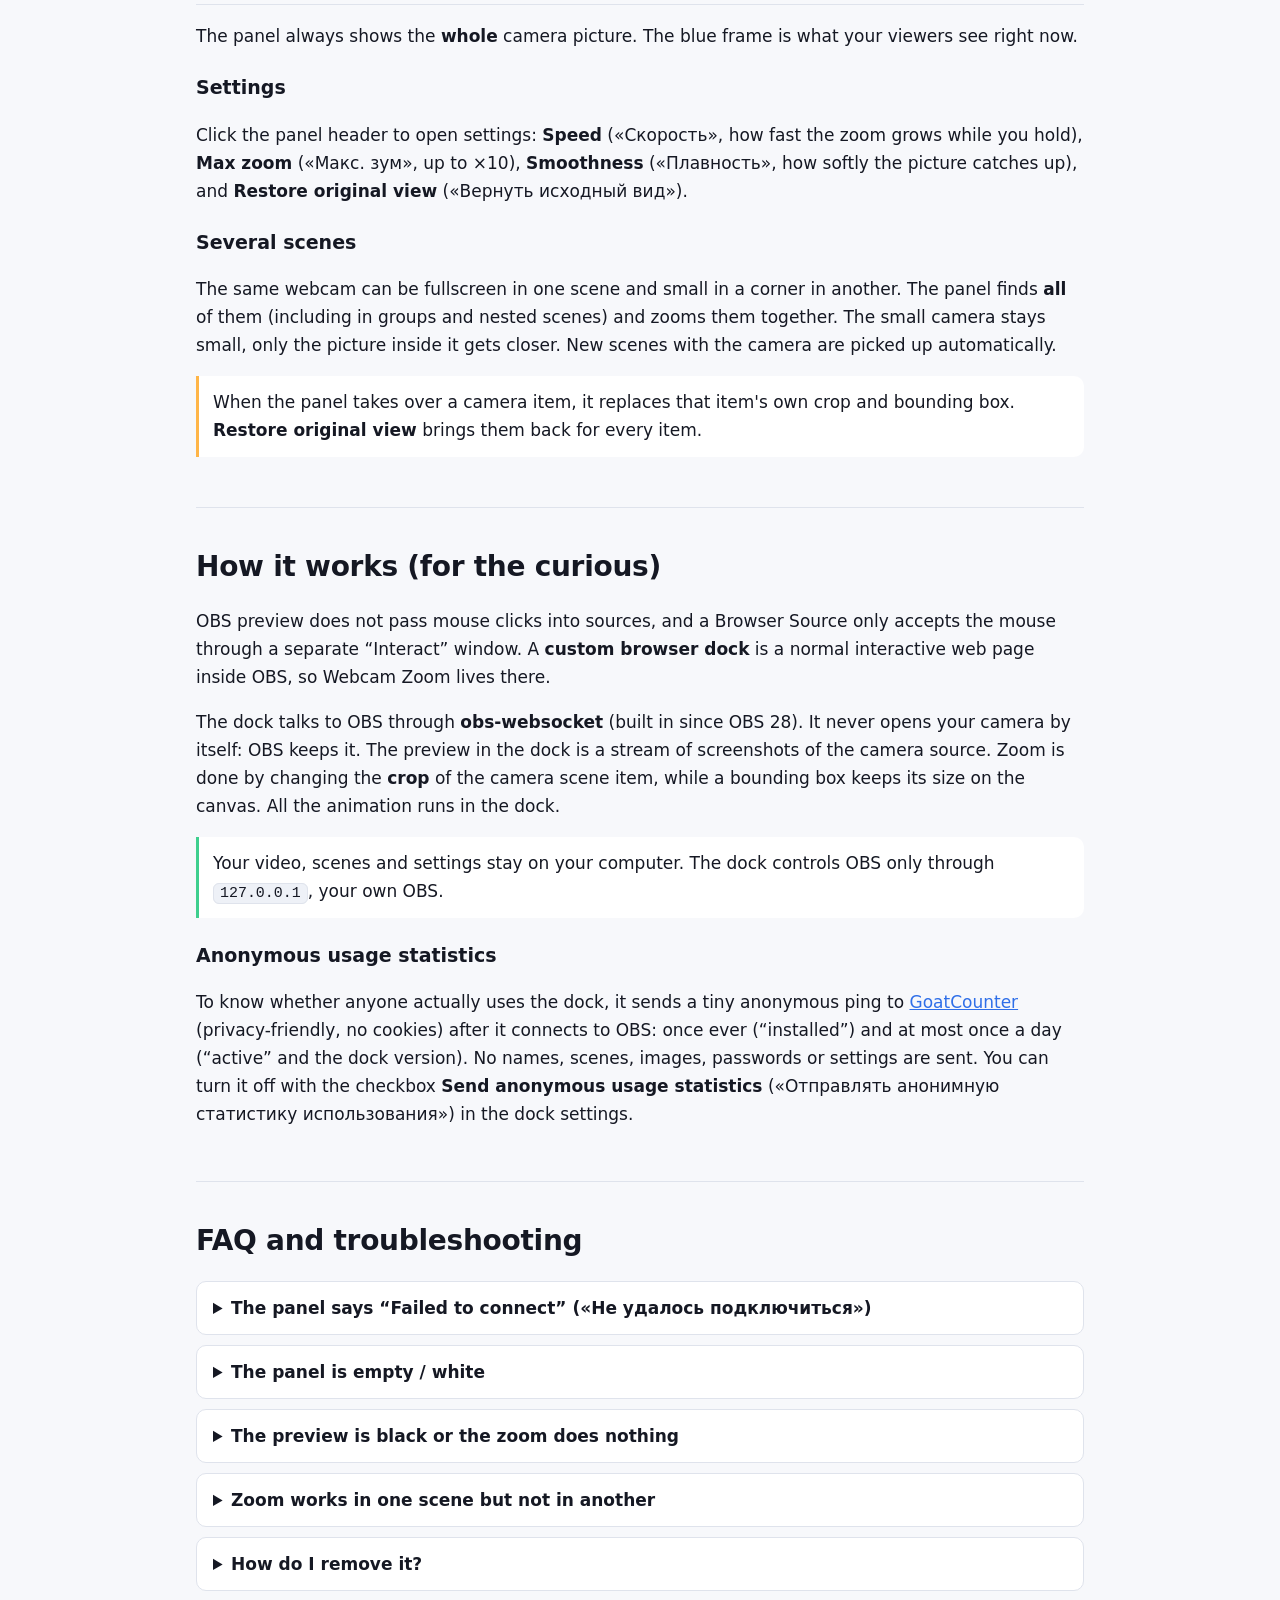
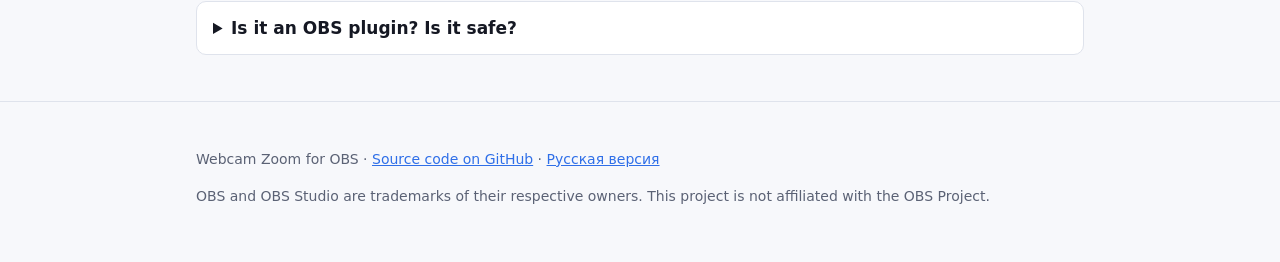
==== commit 858624b5: "Add opt-out anonymous usage stats to the panel, version stamping in releases Panel pings GoatCounter" ====
--- a/site/index.html
+++ b/site/index.html
@@ -63,6 +63,7 @@
     ]
   }
   </script>
+  <script data-goatcounter="https://siarheikryutsou.goatcounter.com/count" async src="//gc.zgo.at/count.js"></script>
 </head>
 <body>
   <header class="top">
@@ -85,7 +86,7 @@
       <h1>Smooth <span>webcam zoom</span> in OBS: hold the mouse and zoom to that point</h1>
       <p class="lead">Webcam Zoom is a small panel inside OBS Studio. You see your camera picture in it, hold the left mouse button on a face, a hand or an object, and the webcam in your stream or recording smoothly zooms right there. Release it and the zoom stays. Right button zooms out.</p>
       <div class="cta">
-        <a class="btn primary" href="https://github.com/siarheikryutsou/webcam-zoom-obs/releases/latest/download/webcam-zoom-obs.zip">⬇ Download ZIP</a>
+        <a class="btn primary" href="https://github.com/siarheikryutsou/webcam-zoom-obs/releases/latest/download/webcam-zoom-obs.zip" data-goatcounter-click="download-zip-en">⬇ Download ZIP</a>
         <a class="btn" href="#install">Install in 5 minutes</a>
         <a class="btn" href="https://github.com/siarheikryutsou/webcam-zoom-obs">GitHub</a>
       </div>
@@ -109,7 +110,7 @@
       <ol class="steps">
         <li>
           <h3>Download and unpack</h3>
-          <p>Click <a href="https://github.com/siarheikryutsou/webcam-zoom-obs/releases/latest/download/webcam-zoom-obs.zip">Download ZIP</a>. Unpack it to a folder you won't delete, for example <code>C:\obs-tools</code>. You get the folder <code>C:\obs-tools\webcam-zoom-obs</code> with the file <code>index.html</code> inside.</p>
+          <p>Click <a href="https://github.com/siarheikryutsou/webcam-zoom-obs/releases/latest/download/webcam-zoom-obs.zip" data-goatcounter-click="download-zip-en">Download ZIP</a>. Unpack it to a folder you won't delete, for example <code>C:\obs-tools</code>. You get the folder <code>C:\obs-tools\webcam-zoom-obs</code> with the file <code>index.html</code> inside.</p>
         </li>
         <li>
           <h3>Turn on the WebSocket server in OBS</h3>
@@ -161,7 +162,9 @@
       <h2>How it works (for the curious)</h2>
       <p>OBS preview does not pass mouse clicks into sources, and a Browser Source only accepts the mouse through a separate “Interact” window. A <strong>custom browser dock</strong> is a normal interactive web page inside OBS, so Webcam Zoom lives there.</p>
       <p>The dock talks to OBS through <strong>obs-websocket</strong> (built in since OBS 28). It never opens your camera by itself: OBS keeps it. The preview in the dock is a stream of screenshots of the camera source. Zoom is done by changing the <strong>crop</strong> of the camera scene item, while a bounding box keeps its size on the canvas. All the animation runs in the dock.</p>
-      <p class="note ok">Everything stays on your computer. The dock connects only to <code>127.0.0.1</code>, your own OBS.</p>
+      <p class="note ok">Your video, scenes and settings stay on your computer. The dock controls OBS only through <code>127.0.0.1</code>, your own OBS.</p>
+      <h3 id="stats">Anonymous usage statistics</h3>
+      <p>To know whether anyone actually uses the dock, it sends a tiny anonymous ping to <a href="https://www.goatcounter.com/">GoatCounter</a> (privacy-friendly, no cookies) after it connects to OBS: once ever (“installed”) and at most once a day (“active” and the dock version). No names, scenes, images, passwords or settings are sent. You can turn it off with the checkbox <strong>Send anonymous usage statistics</strong> (<span lang="ru">«Отправлять анонимную статистику использования»</span>) in the dock settings.</p>
     </section>
 
     <section id="faq">
@@ -171,7 +174,7 @@
       <details class="faq"><summary>The preview is black or the zoom does nothing</summary><p>Make sure the right item is selected in the settings and the camera is actually working in OBS. Press ⟳ to refresh the lists.</p></details>
       <details class="faq"><summary>Zoom works in one scene but not in another</summary><p>Press ⟳ in the settings. The panel will rescan all scenes and pick up every copy of the webcam.</p></details>
       <details class="faq"><summary>How do I remove it?</summary><p>Click Restore original view, then remove the dock in Docks → Custom Browser Docks and delete the folder.</p></details>
-      <details class="faq"><summary>Is it an OBS plugin? Is it safe?</summary><p>It's not a plugin, it's a local HTML page. It does not send anything to the internet and does not open your webcam directly.</p></details>
+      <details class="faq"><summary>Is it an OBS plugin? Is it safe?</summary><p>It's not a plugin, it's a local HTML page. It does not open your webcam directly and sends nothing but an optional anonymous usage ping, see <a href="#stats">usage statistics</a>.</p></details>
     </section>
   </main>
 
